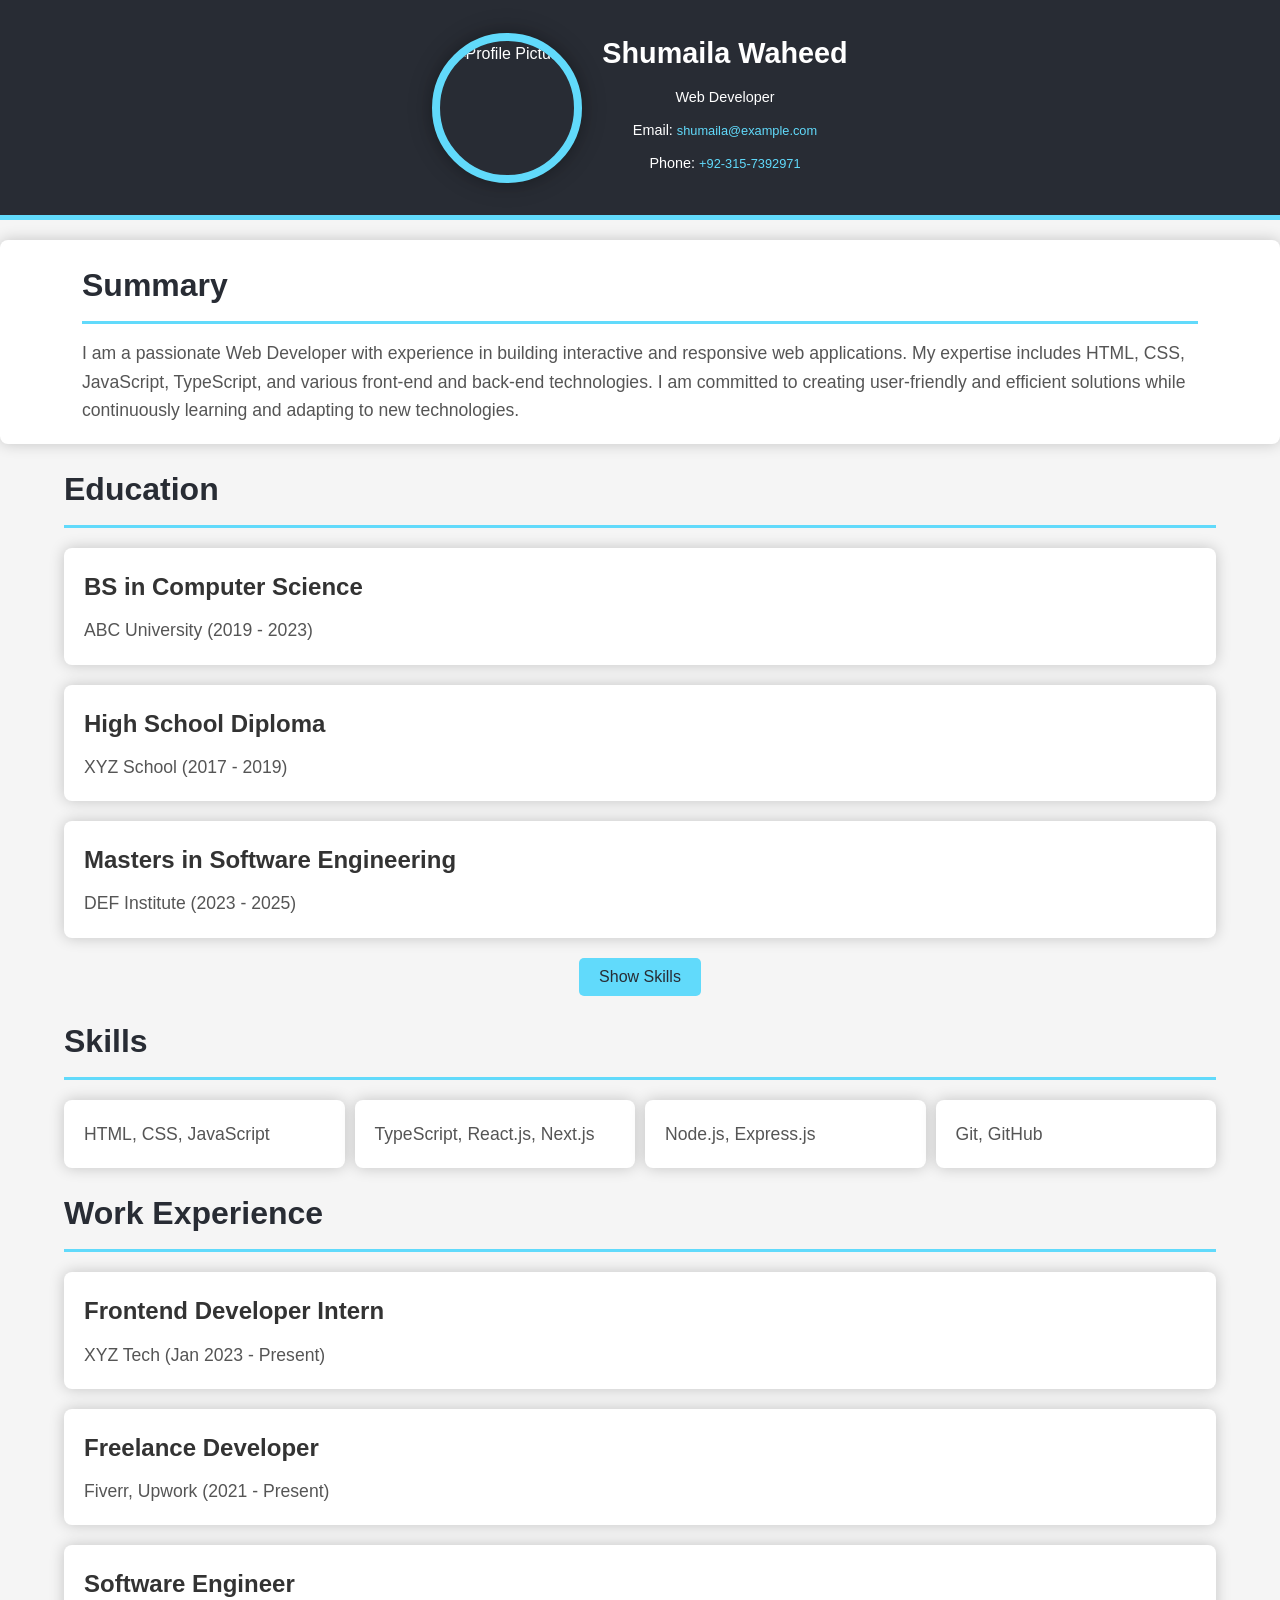
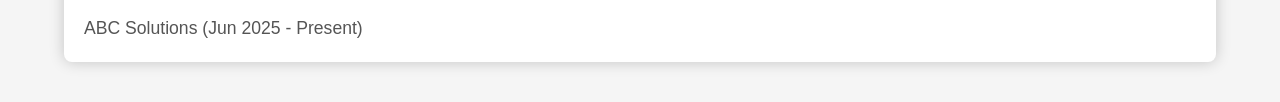
==== index.html @ 1222a318 ""Update layout responsiveness"" ====
<!DOCTYPE html>
<html lang="en">
<head>
    <meta charset="UTF-8">
    <meta name="viewport" content="width=device-width, initial-scale=1.0">
    <title>Shumaila Waheed - Resume</title>
    <link rel="stylesheet" href="style.css">
</head>
<body>
    <header>
        <div class="container">
            <div class="profile">
                <div class="profile-pic-wrapper">
                    <img src="C:\Users\HAJI LAPTOP KARACHI\Downloads\profile.jpg" alt="Profile Picture" class="profile-pic">
                </div>
                <div class="profile-info">
                    <h1>Shumaila Waheed</h1>
                    <p>Web Developer</p>
                    <div class="contact-info">
                        <p>Email: <a href="mailto:shumaila@example.com">shumaila@example.com</a></p>
                        <p>Phone: <a href="tel:+923001234567">+92-315-7392971</a></p>
                    </div>
                </div>
            </div>
        </div>
    </header>

    <main>
        <section id="summary">
            <div class="container">
                <h2>Summary</h2>
                <p>
                    I am a passionate Web Developer with experience in building interactive and responsive web applications. 
                    My expertise includes HTML, CSS, JavaScript, TypeScript, and various front-end and back-end technologies. 
                    I am committed to creating user-friendly and efficient solutions while continuously learning and adapting to new technologies.
                </p>
            </div>
        </section>

        <section id="education">
            <div class="container">
                <h2>Education</h2>
                <div class="card">
                    <h3>BS in Computer Science</h3>
                    <p>ABC University (2019 - 2023)</p>
                </div>
                <div class="card">
                    <h3>High School Diploma</h3>
                    <p>XYZ School (2017 - 2019)</p>
                </div>
                <div class="card">
                    <h3>Masters in Software Engineering</h3>
                    <p>DEF Institute (2023 - 2025)</p>
                </div>
            </div>
        </section>

        <section id="skills">
            <div class="container">
                <button id="toggleSkills">Show Skills</button>
                <div id="skillsContainer"> <!-- Added a wrapper container -->
                    <h2>Skills</h2>
                    <div id="skillsList" class="skills-grid">
                        <div class="card">
                            <p>HTML, CSS, JavaScript</p>
                        </div>
                        <div class="card">
                            <p>TypeScript, React.js, Next.js</p>
                        </div>
                        <div class="card">
                            <p>Node.js, Express.js</p>
                        </div>
                        <div class="card">
                            <p>Git, GitHub</p>
                        </div>
                    </div>
                </div>
            </div>
        </section>
        
        <section id="work-experience">
            <div class="container">
                <h2>Work Experience</h2>
                <div class="card">
                    <h3>Frontend Developer Intern</h3>
                    <p>XYZ Tech (Jan 2023 - Present)</p>
                </div>
                <div class="card">
                    <h3>Freelance Developer</h3>
                    <p>Fiverr, Upwork (2021 - Present)</p>
                </div>
                <div class="card">
                    <h3>Software Engineer</h3>
                    <p>ABC Solutions (Jun 2025 - Present)</p>
                </div>
            </div>
        </section>
    </main>

    <script src="script.js"></script>
</body>
</html>
---- style.css ----
/* Reset some default browser styling */
* {
    margin: 0;
    padding: 0;
    box-sizing: border-box;
}

body {
    font-family: 'Roboto', sans-serif;
    line-height: 1.6;
    background-color: #f5f5f5;
    color: #333;
}

.container {
    width: 90%;
    max-width: 1200px;
    margin: auto;
}

header {
    background: #282c34;
    color: #fff;
    padding: 30px;
    text-align: center;
    border-bottom: 5px solid #61dafb;
}

.profile {
    display: flex;
    align-items: center;
    justify-content: center;
    gap: 20px;
    flex-wrap: wrap;
}

.profile-pic-wrapper {
    position: relative;
    border-radius: 50%;
    overflow: hidden;
    width: 150px;
    height: 150px;
    border: 8px solid #61dafb;
    box-shadow: 0 0 15px rgba(0, 0, 0, 0.3), 0 0 30px rgba(0, 0, 0, 0.1);
}

.profile-pic {
    width: 100%;
    height: 100%;
    object-fit: cover;
    border-radius: 50%;
    transition: transform 0.3s ease;
}

.profile-pic-wrapper:hover .profile-pic {
    transform: scale(1.1);
}

.profile-info h1 {
    font-size: 1.8rem;
    margin-bottom: 10px;
}

.profile-info p {
    font-size: 0.9rem;
    margin-bottom: 10px;
}

.contact-info a {
    color: #61dafb;
    text-decoration: none;
    font-size: 0.8rem;
}

.contact-info a:hover {
    text-decoration: underline;
}

main {
    padding: 20px 0;
}

#summary {
    background-color: #fff;
    padding: 20px;
    border-radius: 8px;
    box-shadow: 0 0 15px rgba(0, 0, 0, 0.2);
    margin-bottom: 20px;
}

#summary h2 {
    font-size: 2rem;
    margin-bottom: 15px;
    color: #282c34;
}

#summary p {
    font-size: 1.1rem;
    color: #555;
}

h2 {
    font-size: 2rem;
    margin-bottom: 20px;
    border-bottom: 3px solid #61dafb;
    padding-bottom: 10px;
    color: #282c34;
}

.card {
    background-color: #fff;
    padding: 20px;
    margin-bottom: 20px;
    border-radius: 8px;
    box-shadow: 0 0 15px rgba(0, 0, 0, 0.2);
}

.card h3 {
    font-size: 1.5rem;
    margin-bottom: 10px;
}

.card p {
    font-size: 1.1rem;
    color: #555;
}

button {
    padding: 10px 20px;
    background-color: #61dafb;
    color: #282c34;
    border: none;
    cursor: pointer;
    display: block;
    margin: 20px auto;
    border-radius: 5px;
    transition: background-color 0.3s ease, color 0.3s ease;
    font-size: 1rem;
}

button:hover {
    background-color: #4fa3c1;
    color: #fff;
}

.skills-grid {
    display: grid;
    grid-template-columns: repeat(auto-fit, minmax(150px, 1fr));
    gap: 10px;
    transition: opacity 0.3s ease-in-out, transform 0.3s ease;
    opacity: 1;
    transform: scale(1);
}

.skills-grid.visible {
    opacity: 1;
    transform: scale(1);
}

.skills-grid.hidden {
    display: none;
    opacity: 0;
    transform: scale(0.95);
}

/* Responsive Design */
@media (max-width: 768px) {
    .profile {
        flex-direction: column;
        align-items: center;
    }

    .profile-pic-wrapper {
        width: 120px;
        height: 120px;
    }

    .profile-info h1 {
        font-size: 1.6rem;
    }

    .profile-info p {
        font-size: 0.8rem;
    }

    button {
        font-size: 0.9rem;
        padding: 8px 15px;
    }

    .card {
        padding: 15px;
    }
}

@media (max-width: 480px) {
    .card {
        padding: 10px;
    }

    h2 {
        font-size: 1.8rem;
    }
}
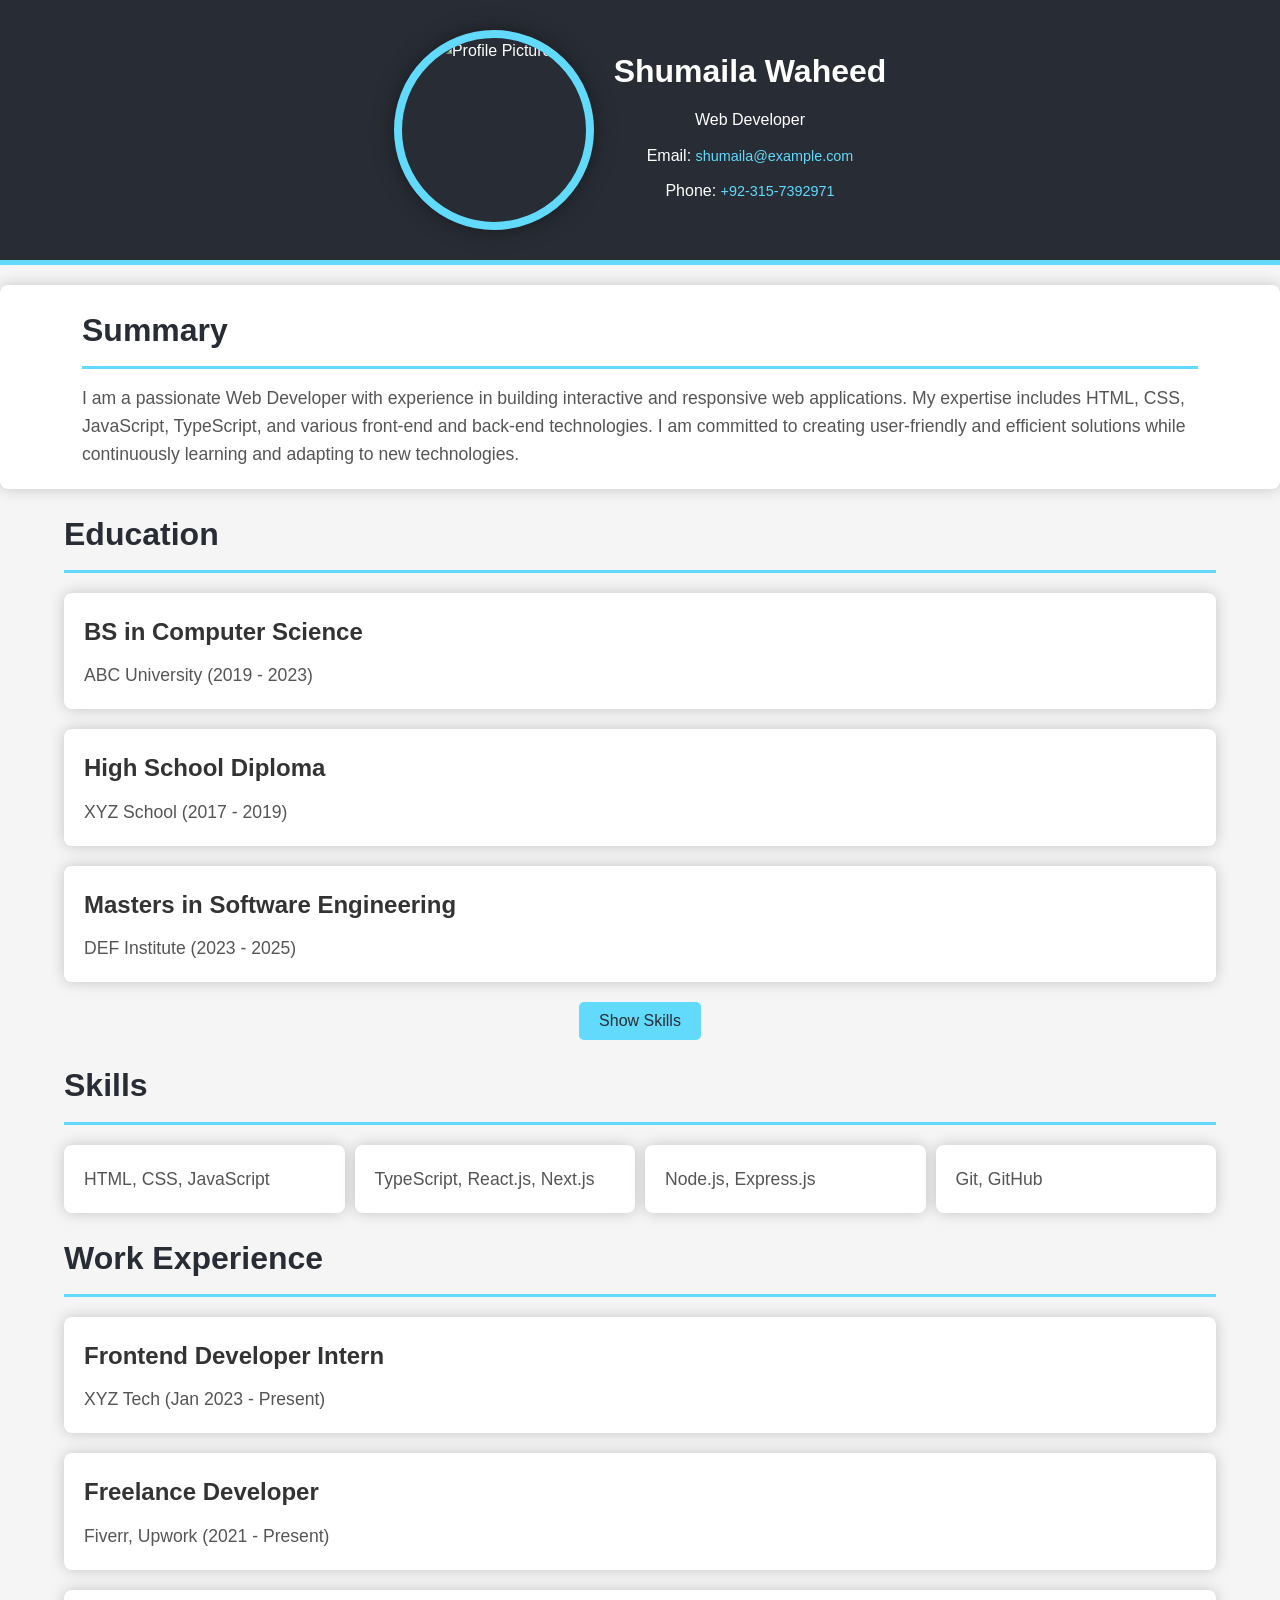
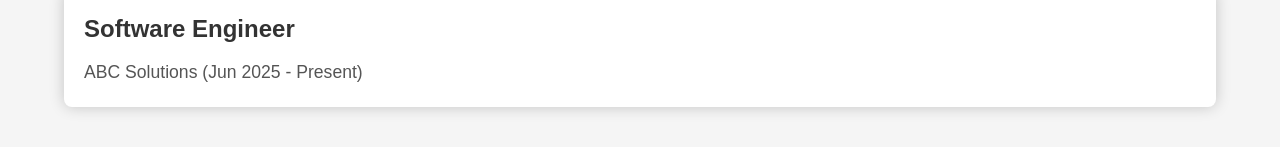
==== commit 824501dc: "Add files via upload" ====
--- a/index.html
+++ b/index.html
@@ -11,7 +11,8 @@
         <div class="container">
             <div class="profile">
                 <div class="profile-pic-wrapper">
-                    <img src="C:\Users\HAJI LAPTOP KARACHI\Downloads\profile.jpg" alt="Profile Picture" class="profile-pic">
+                    <img src="file:///C:/Users/HAJI%20LAPTOP%20KARACHI/Downloads/ai-generated-8123060_1280%20(1).webp" 
+                    alt="Profile Picture" class="profile-pic">
                 </div>
                 <div class="profile-info">
                     <h1>Shumaila Waheed</h1>
@@ -32,7 +33,8 @@
                 <p>
                     I am a passionate Web Developer with experience in building interactive and responsive web applications. 
                     My expertise includes HTML, CSS, JavaScript, TypeScript, and various front-end and back-end technologies. 
-                    I am committed to creating user-friendly and efficient solutions while continuously learning and adapting to new technologies.
+                    I am committed to creating user-friendly and efficient solutions while continuously learning and 
+                    adapting to new technologies.
                 </p>
             </div>
         </section>
--- a/style.css
+++ b/style.css
@@ -1,10 +1,11 @@
-/* Reset some default browser styling */
+/* Reset default browser styling */
 * {
     margin: 0;
     padding: 0;
     box-sizing: border-box;
 }
 
+/* General Styles */
 body {
     font-family: 'Roboto', sans-serif;
     line-height: 1.6;
@@ -18,6 +19,7 @@
     margin: auto;
 }
 
+/* Header Styles */
 header {
     background: #282c34;
     color: #fff;
@@ -38,8 +40,8 @@
     position: relative;
     border-radius: 50%;
     overflow: hidden;
-    width: 150px;
-    height: 150px;
+    width: 200px; /* Increased size */
+    height: 200px; /* Increased size */
     border: 8px solid #61dafb;
     box-shadow: 0 0 15px rgba(0, 0, 0, 0.3), 0 0 30px rgba(0, 0, 0, 0.1);
 }
@@ -57,19 +59,19 @@
 }
 
 .profile-info h1 {
-    font-size: 1.8rem;
+    font-size: 2rem; /* Increased font size */
     margin-bottom: 10px;
 }
 
 .profile-info p {
-    font-size: 0.9rem;
+    font-size: 1rem; /* Adjusted font size */
     margin-bottom: 10px;
 }
 
 .contact-info a {
     color: #61dafb;
     text-decoration: none;
-    font-size: 0.8rem;
+    font-size: 0.9rem; /* Adjusted font size */
 }
 
 .contact-info a:hover {
@@ -171,8 +173,8 @@
     }
 
     .profile-pic-wrapper {
-        width: 120px;
-        height: 120px;
+        width: 150px; /* Adjusted size */
+        height: 150px; /* Adjusted size */
     }
 
     .profile-info h1 {
@@ -180,7 +182,7 @@
     }
 
     .profile-info p {
-        font-size: 0.8rem;
+        font-size: 0.9rem;
     }
 
     button {
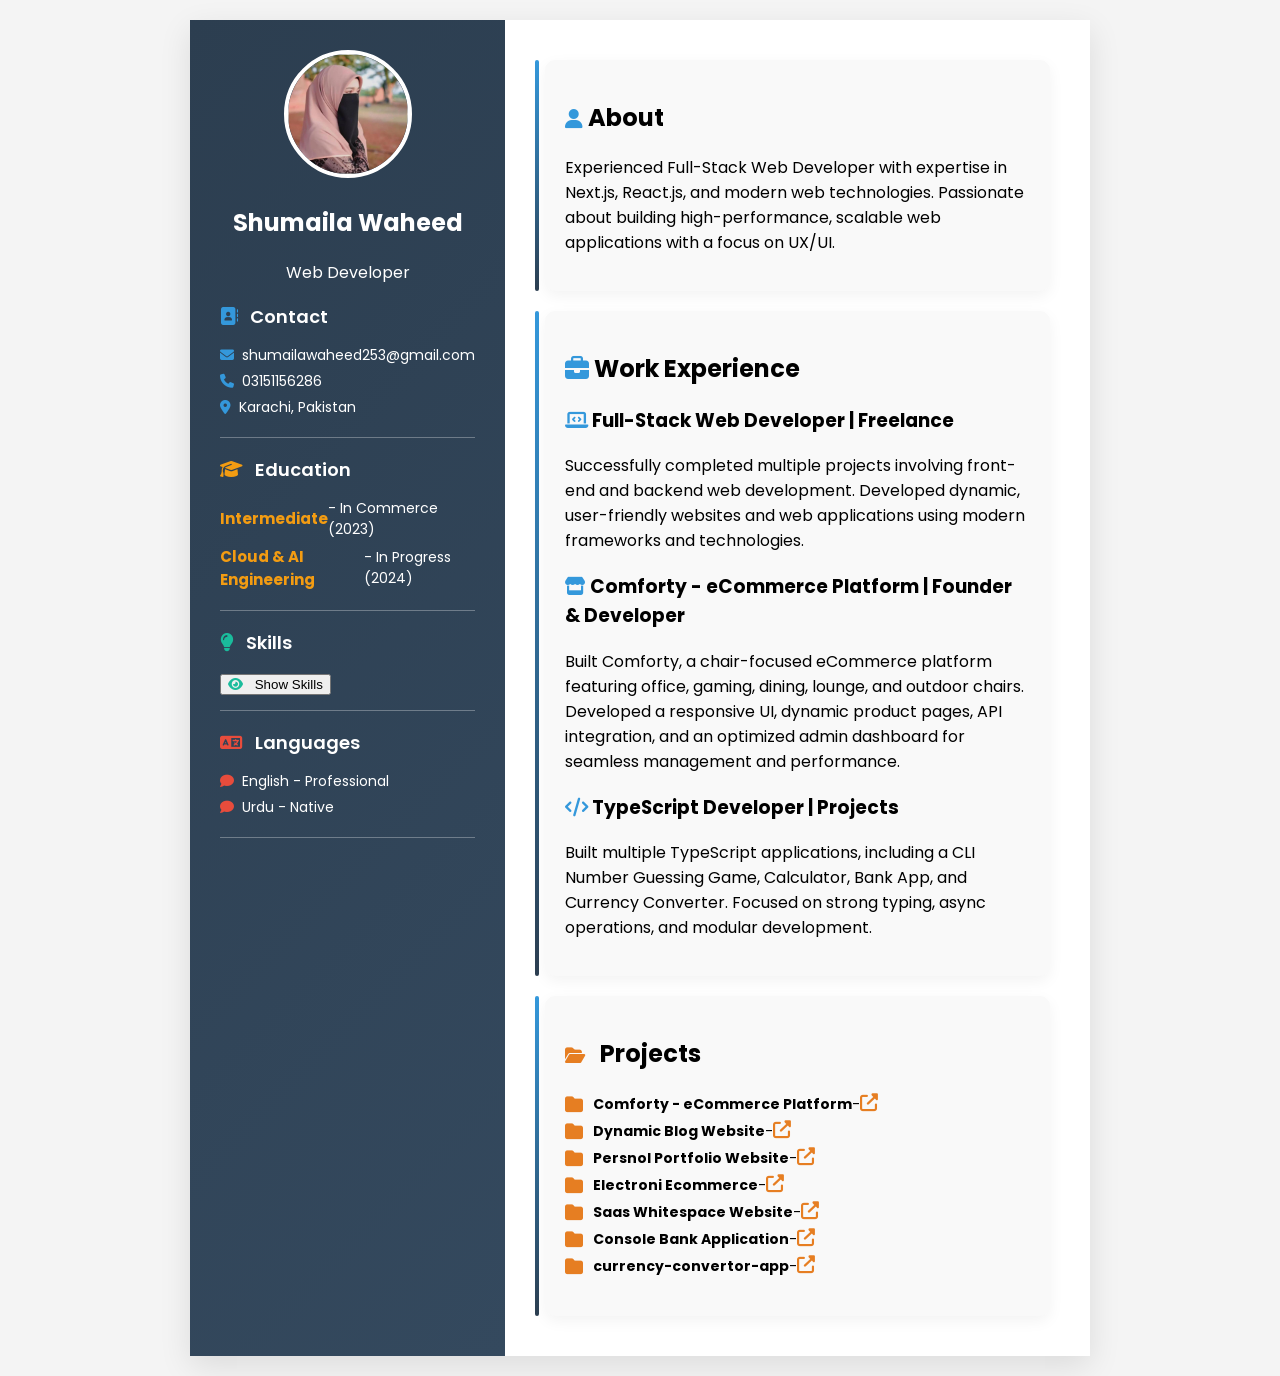
==== commit 459e2d7b: "update" ====
--- a/index.html
+++ b/index.html
@@ -1,104 +1,104 @@
-<!DOCTYPE html>
-<html lang="en">
-<head>
-    <meta charset="UTF-8">
-    <meta name="viewport" content="width=device-width, initial-scale=1.0">
-    <title>Shumaila Waheed - Resume</title>
-    <link rel="stylesheet" href="style.css">
-</head>
-<body>
-    <header>
-        <div class="container">
-            <div class="profile">
-                <div class="profile-pic-wrapper">
-                    <img src="file:///C:/Users/HAJI%20LAPTOP%20KARACHI/Downloads/ai-generated-8123060_1280%20(1).webp" 
-                    alt="Profile Picture" class="profile-pic">
-                </div>
-                <div class="profile-info">
-                    <h1>Shumaila Waheed</h1>
-                    <p>Web Developer</p>
-                    <div class="contact-info">
-                        <p>Email: <a href="mailto:shumaila@example.com">shumaila@example.com</a></p>
-                        <p>Phone: <a href="tel:+923001234567">+92-315-7392971</a></p>
-                    </div>
-                </div>
-            </div>
-        </div>
-    </header>
-
-    <main>
-        <section id="summary">
-            <div class="container">
-                <h2>Summary</h2>
-                <p>
-                    I am a passionate Web Developer with experience in building interactive and responsive web applications. 
-                    My expertise includes HTML, CSS, JavaScript, TypeScript, and various front-end and back-end technologies. 
-                    I am committed to creating user-friendly and efficient solutions while continuously learning and 
-                    adapting to new technologies.
-                </p>
-            </div>
-        </section>
-
-        <section id="education">
-            <div class="container">
-                <h2>Education</h2>
-                <div class="card">
-                    <h3>BS in Computer Science</h3>
-                    <p>ABC University (2019 - 2023)</p>
-                </div>
-                <div class="card">
-                    <h3>High School Diploma</h3>
-                    <p>XYZ School (2017 - 2019)</p>
-                </div>
-                <div class="card">
-                    <h3>Masters in Software Engineering</h3>
-                    <p>DEF Institute (2023 - 2025)</p>
-                </div>
-            </div>
-        </section>
-
-        <section id="skills">
-            <div class="container">
-                <button id="toggleSkills">Show Skills</button>
-                <div id="skillsContainer"> <!-- Added a wrapper container -->
-                    <h2>Skills</h2>
-                    <div id="skillsList" class="skills-grid">
-                        <div class="card">
-                            <p>HTML, CSS, JavaScript</p>
-                        </div>
-                        <div class="card">
-                            <p>TypeScript, React.js, Next.js</p>
-                        </div>
-                        <div class="card">
-                            <p>Node.js, Express.js</p>
-                        </div>
-                        <div class="card">
-                            <p>Git, GitHub</p>
-                        </div>
-                    </div>
-                </div>
-            </div>
-        </section>
-        
-        <section id="work-experience">
-            <div class="container">
-                <h2>Work Experience</h2>
-                <div class="card">
-                    <h3>Frontend Developer Intern</h3>
-                    <p>XYZ Tech (Jan 2023 - Present)</p>
-                </div>
-                <div class="card">
-                    <h3>Freelance Developer</h3>
-                    <p>Fiverr, Upwork (2021 - Present)</p>
-                </div>
-                <div class="card">
-                    <h3>Software Engineer</h3>
-                    <p>ABC Solutions (Jun 2025 - Present)</p>
-                </div>
-            </div>
-        </section>
-    </main>
-
-    <script src="script.js"></script>
-</body>
-</html>
+<!DOCTYPE html>
+<html lang="en">
+<head>
+    <meta charset="UTF-8">
+    <meta name="viewport" content="width=device-width, initial-scale=1.0">
+    <title>Shumaila Waheed - Web Developer Resume</title>
+    <link rel="stylesheet" href="style.css">
+    <link rel="stylesheet" href="https://cdnjs.cloudflare.com/ajax/libs/font-awesome/6.4.2/css/all.min.css">
+    <script>
+        function toggleSkills() {
+            const skillsList = document.getElementById("skills-list");
+            const toggleBtn = document.getElementById("toggle-btn");
+            if (skillsList.style.display === "none") {
+                skillsList.style.display = "block";
+                toggleBtn.textContent = "Hide Skills";
+            } else {
+                skillsList.style.display = "none";
+                toggleBtn.textContent = "Show Skills";
+            }
+        }
+    </script>
+</head>
+<body>
+    <div class="resume">
+        <!-- Left Sidebar -->
+        <aside class="left">
+            <div class="profile">
+                <img src="public/images/profile.jpg" alt="Shumaila Waheed">
+                <h2>Shumaila Waheed</h2>
+                <p> Web Developer</p>
+            </div>
+            <div class="contact section">
+                <h3><i class="fas fa-address-book"></i> Contact</h3>
+                <p><i class="fas fa-envelope"></i> shumailawaheed253@gmail.com</p>
+                <p><i class="fas fa-phone"></i> 03151156286</p>
+                <p><i class="fas fa-map-marker-alt"></i> Karachi, Pakistan</p>
+            </div>
+            <div class="education section">
+                <h3><i class="fas fa-graduation-cap"></i> Education</h3>
+                <p><strong>Intermediate</strong>  - In Commerce (2023)</p>
+                <p><strong>Cloud & AI Engineering</strong>- In Progress (2024)</p>
+            </div>
+            <div class="skills section">
+                <h3><i class="fas fa-lightbulb"></i> Skills</h3>
+                <ul id="skills-list" style="display: none;">
+                    <li><i class="fas fa-code"></i> Next.js</li>
+                    <li><i class="fas fa-code"></i> React.js</li>
+                    <li><i class="fas fa-code"></i> JavaScript</li>
+                    <li><i class="fas fa-code"></i> TypeScript</li>
+                    <li><i class="fas fa-database"></i> Sanity CMS</li>
+                    <li><i class="fas fa-database"></i> Firebase</li>
+                    <li><i class="fas fa-paint-brush"></i> Tailwind CSS</li>
+                    <li><i class="fas fa-server"></i> Node.js</li>
+                    <li><i class="fas fa-server"></i> Express.js</li>
+                </ul>
+                <button id="toggle-btn" onclick="toggleSkills()"><i class="fas fa-eye"></i> Show Skills</button>
+            </div>
+            <div class="languages section">
+                <h3><i class="fas fa-language"></i> Languages</h3>
+                <p><i class="fas fa-comment"></i> English - Professional</p>
+                <p><i class="fas fa-comment"></i> Urdu - Native</p>
+            </div>
+        </aside>
+
+        <main class="right">
+            <section class="summary section">
+                <h2><i class="fas fa-user"></i> About</h2>
+                <p>Experienced Full-Stack Web Developer with expertise in Next.js, React.js, and modern web technologies. Passionate about building high-performance, scalable web applications with a focus on UX/UI.</p>
+            </section>
+
+            <section class="experience section">
+                <h2><i class="fas fa-briefcase"></i> Work Experience</h2>
+                <div class="job">
+                    <h3><i class="fas fa-laptop-code"></i> Full-Stack Web Developer | Freelance</h3>
+                    <p>Successfully completed multiple projects involving front-end and backend web development. Developed dynamic, user-friendly websites and web applications using modern frameworks and technologies.</p>
+                </div>
+                <div class="job">
+                    <h3><i class="fas fa-store"></i> Comforty - eCommerce Platform | Founder & Developer</h3>
+                    <p>Built Comforty, a chair-focused eCommerce platform featuring office, gaming, dining, lounge, and outdoor chairs. Developed a responsive UI, dynamic product pages, API integration, and an optimized admin dashboard for seamless management and performance.</p>
+                </div>
+                <div class="job">
+                    <h3><i class="fas fa-code"></i> TypeScript Developer | Projects</h3>
+                    <p>Built multiple TypeScript applications, including a CLI Number Guessing Game, Calculator, Bank App, and Currency Converter. Focused on strong typing, async operations, and modular development.</p>
+                </div>
+                
+            </section>
+
+            <section class="projects section">
+                <h2><i class="fas fa-folder-open"></i> Projects</h2>
+            
+                <ul>
+                    <li><i class="fas fa-folder"></i> <strong>Comforty - eCommerce Platform</strong> - <a href="https://hackathon-3-zeta-silk.vercel.app/" target="_blank"><i class="fas fa-external-link-alt"></i> </a></li>
+                    <li><i class="fas fa-folder"></i> <strong>Dynamic Blog Website</strong> - <a href="https://milestone-03-dynamic-blog.vercel.app/" target="_blank"><i class="fas fa-external-link-alt"></i></a></li>
+                    <li><i class="fas fa-folder"></i> <strong>Persnol Portfolio Website</strong> - <a href="https://personal-portfolio-with-next-js-and-tailwind-css.vercel.app/" target="_blank"><i class="fas fa-external-link-alt"></i> </a></li>
+                    <li><i class="fas fa-folder"></i> <strong>Electroni Ecommerce</strong> - <a href="https://milestone-03-electronic-ecommerce.vercel.app/" target="_blank"><i class="fas fa-external-link-alt"></i> </a></li>
+                    <li><i class="fas fa-folder"></i> <strong>Saas Whitespace Website</strong> - <a href="https://figma-whitespace-website.vercel.app/" target="_blank"><i class="fas fa-external-link-alt"></i> </a></li>
+                    <li><i class="fas fa-folder"></i> <strong>Console Bank Application</strong> - <a href="https://github.com/ShumailaWaheed/console-bank-app.git" target="_blank"><i class="fas fa-external-link-alt"></i> </a></li>
+                    <li><i class="fas fa-folder"></i> <strong>currency-convertor-app</strong> - <a href="https://github.com/ShumailaWaheed/currency-convertor-app.git" target="_blank"><i class="fas fa-external-link-alt"></i> </a></li>
+                </ul>             
+            </section>
+        </main>
+    </div>
+</body>
+</html>
--- a/style.css
+++ b/style.css
@@ -1,206 +1,240 @@
-/* Reset default browser styling */
-* {
-    margin: 0;
-    padding: 0;
-    box-sizing: border-box;
-}
-
-/* General Styles */
-body {
-    font-family: 'Roboto', sans-serif;
-    line-height: 1.6;
-    background-color: #f5f5f5;
-    color: #333;
-}
-
-.container {
-    width: 90%;
-    max-width: 1200px;
-    margin: auto;
-}
-
-/* Header Styles */
-header {
-    background: #282c34;
-    color: #fff;
-    padding: 30px;
-    text-align: center;
-    border-bottom: 5px solid #61dafb;
-}
-
-.profile {
-    display: flex;
-    align-items: center;
-    justify-content: center;
-    gap: 20px;
-    flex-wrap: wrap;
-}
-
-.profile-pic-wrapper {
-    position: relative;
-    border-radius: 50%;
-    overflow: hidden;
-    width: 200px; /* Increased size */
-    height: 200px; /* Increased size */
-    border: 8px solid #61dafb;
-    box-shadow: 0 0 15px rgba(0, 0, 0, 0.3), 0 0 30px rgba(0, 0, 0, 0.1);
-}
-
-.profile-pic {
-    width: 100%;
-    height: 100%;
-    object-fit: cover;
-    border-radius: 50%;
-    transition: transform 0.3s ease;
-}
-
-.profile-pic-wrapper:hover .profile-pic {
-    transform: scale(1.1);
-}
-
-.profile-info h1 {
-    font-size: 2rem; /* Increased font size */
-    margin-bottom: 10px;
-}
-
-.profile-info p {
-    font-size: 1rem; /* Adjusted font size */
-    margin-bottom: 10px;
-}
-
-.contact-info a {
-    color: #61dafb;
-    text-decoration: none;
-    font-size: 0.9rem; /* Adjusted font size */
-}
-
-.contact-info a:hover {
-    text-decoration: underline;
-}
-
-main {
-    padding: 20px 0;
-}
-
-#summary {
-    background-color: #fff;
-    padding: 20px;
-    border-radius: 8px;
-    box-shadow: 0 0 15px rgba(0, 0, 0, 0.2);
-    margin-bottom: 20px;
-}
-
-#summary h2 {
-    font-size: 2rem;
-    margin-bottom: 15px;
-    color: #282c34;
-}
-
-#summary p {
-    font-size: 1.1rem;
-    color: #555;
-}
-
-h2 {
-    font-size: 2rem;
-    margin-bottom: 20px;
-    border-bottom: 3px solid #61dafb;
-    padding-bottom: 10px;
-    color: #282c34;
-}
-
-.card {
-    background-color: #fff;
-    padding: 20px;
-    margin-bottom: 20px;
-    border-radius: 8px;
-    box-shadow: 0 0 15px rgba(0, 0, 0, 0.2);
-}
-
-.card h3 {
-    font-size: 1.5rem;
-    margin-bottom: 10px;
-}
-
-.card p {
-    font-size: 1.1rem;
-    color: #555;
-}
-
-button {
-    padding: 10px 20px;
-    background-color: #61dafb;
-    color: #282c34;
-    border: none;
-    cursor: pointer;
-    display: block;
-    margin: 20px auto;
-    border-radius: 5px;
-    transition: background-color 0.3s ease, color 0.3s ease;
-    font-size: 1rem;
-}
-
-button:hover {
-    background-color: #4fa3c1;
-    color: #fff;
-}
-
-.skills-grid {
-    display: grid;
-    grid-template-columns: repeat(auto-fit, minmax(150px, 1fr));
-    gap: 10px;
-    transition: opacity 0.3s ease-in-out, transform 0.3s ease;
-    opacity: 1;
-    transform: scale(1);
-}
-
-.skills-grid.visible {
-    opacity: 1;
-    transform: scale(1);
-}
-
-.skills-grid.hidden {
-    display: none;
-    opacity: 0;
-    transform: scale(0.95);
-}
-
-/* Responsive Design */
-@media (max-width: 768px) {
-    .profile {
-        flex-direction: column;
-        align-items: center;
-    }
-
-    .profile-pic-wrapper {
-        width: 150px; /* Adjusted size */
-        height: 150px; /* Adjusted size */
-    }
-
-    .profile-info h1 {
-        font-size: 1.6rem;
-    }
-
-    .profile-info p {
-        font-size: 0.9rem;
-    }
-
-    button {
-        font-size: 0.9rem;
-        padding: 8px 15px;
-    }
-
-    .card {
-        padding: 15px;
-    }
-}
-
-@media (max-width: 480px) {
-    .card {
-        padding: 10px;
-    }
-
-    h2 {
-        font-size: 1.8rem;
-    }
-}
+@import url('https://fonts.googleapis.com/css2?family=Poppins:wght@300;400;500;600;700&display=swap');
+body {
+  font-family: 'Poppins', sans-serif;
+  margin: 0;
+  padding: 20px;
+  display: flex;
+  justify-content: center;
+  align-items: center;
+  min-height: 100vh;
+  background: #f4f4f4;
+}
+.resume {
+  display: flex;
+  flex-direction: row;
+  width: 85%;
+  max-width: 900px;
+  background: white;
+  box-shadow: 0 10px 30px rgba(0, 0, 0, 0.1);
+  overflow: hidden;
+  transition: transform 0.3s ease, box-shadow 0.3s ease;
+}
+.resume:hover {
+  transform: translateY(-5px);
+  box-shadow: 0 15px 40px rgba(0, 0, 0, 0.2);
+}
+.left {
+  width: 30%;
+  background: linear-gradient(135deg, #2c3e50, #34495e);
+  color: white;
+  padding: 30px;
+  text-align: left;
+}
+.profile {
+  text-align: center;
+}
+.profile img {
+  width: 120px;
+  height: 120px;
+  border-radius: 50%;
+  border: 4px solid white;
+  object-fit: cover;
+  transition: transform 0.3s ease;
+}
+.profile img:hover {
+  transform: scale(1.05);
+}
+.left h3 {
+  font-size: 18px;
+  font-weight: 600;
+  color: #ffffff;
+  margin-bottom: 10px;
+  padding-bottom: 5px;
+}
+.contact,
+.education,
+.skills,
+.languages {
+  padding-bottom: 15px;
+  margin-bottom: 15px;
+  position: relative;
+}
+.contact::after,
+.education::after,
+.skills::after,
+.languages::after {
+  content: "";
+  display: block;
+  width: 100%;
+  height: 1px;
+  background: rgba(255, 255, 255, 0.3);
+  position: absolute;
+  bottom: 0;
+  left: 0;
+}
+.contact p,
+.education p,
+.languages p {
+  font-size: 14px;
+  display: flex;
+  align-items: center;
+  margin: 5px 0;
+}
+.contact i,
+.education i,
+.skills i,
+.languages i {
+  margin-right: 8px;
+}
+.education p {
+  font-size: 14px;
+  margin-bottom: 5px;
+}
+.education strong {
+  font-size: 15px;
+  color: #f39c12;
+}
+.skills ul {
+  list-style-type: none;
+  padding: 0;
+}
+.skills li {
+  background: rgba(255, 255, 255, 0.1);
+  padding: 10px;
+  margin: 8px 0;
+  border-radius: 6px;
+  font-size: 14px;
+  display: flex;
+  align-items: center;
+  transition: background 0.3s ease;
+}
+.skills li:hover {
+  background: rgba(255, 255, 255, 0.2);
+}
+.right {
+  width: 70%;
+  padding: 40px;
+  background: #ffffff;
+  display: flex;
+  flex-direction: column;
+  gap: 20px;
+}
+.right section {
+  padding: 20px;
+  background: #f9f9f9;
+  border-radius: 10px;
+  box-shadow: 0 5px 15px rgba(0, 0, 0, 0.05);
+  transition: transform 0.3s ease, box-shadow 0.3s ease;
+  position: relative;
+}
+.right section:hover {
+  transform: translateY(-3px);
+  box-shadow: 0 8px 20px rgba(0, 0, 0, 0.1);
+}
+.right section::before {
+  content: "";
+  position: absolute;
+  left: -10px;
+  top: 0;
+  height: 100%;
+  width: 4px;
+  background: linear-gradient(180deg, #3498db, #2c3e50);
+  border-radius: 4px;
+}
+.projects ul {
+  padding: 0;
+  list-style: none;
+}
+.projects li {
+  font-size: 14px;
+  padding: 3px 0;
+  display: flex;
+  align-items: center;
+}
+.projects i {
+  margin-right: 10px;
+  font-size: 18px;
+  color: #e67e22;
+}
+.experience i {
+  color: #3498db;
+}
+.projects i {
+  color: #e67e22;
+}
+.certifications i {
+  color: #2ecc71;
+}
+.achievements i {
+  color: #e74c3c;
+}
+.references i {
+  color: #9b59b6;
+}
+.skills i {
+  color: #1abc9c;
+}
+.languages i {
+  color: #e74c3c;
+}
+.contact i {
+  color: #3498db;
+}
+.education i {
+  color: #f39c12;
+}
+.summary i {
+  color: #3498db;
+  font-size: 20px;
+}
+@media (max-width: 768px) {
+  .resume {
+    flex-direction: column;
+    width: 90%;
+  }
+  .left,
+  .right {
+    width: 100%;
+  }
+  .right {
+    padding: 30px;
+  }
+  .profile img {
+    width: 100px;
+    height: 100px;
+  }
+}
+@media (max-width: 480px) {
+  body {
+    padding: 10px;
+  }
+  .resume {
+    width: 100%;
+  }
+  .left {
+    padding: 15px 10px;
+  }
+  .profile {
+    text-align: center;
+  }
+  .profile img {
+    width: 80px;
+    height: 80px;
+    margin: 0 auto;
+  }
+  .profile h2,
+  .profile p {
+    text-align: center;
+  }
+  .left .contact,
+  .left .education,
+  .left .skills,
+  .left .languages {
+    text-align: left;
+    padding-left: 10px;
+  }
+  .skills li {
+    width: 80%;
+    margin: 8px auto;
+  }
+}
